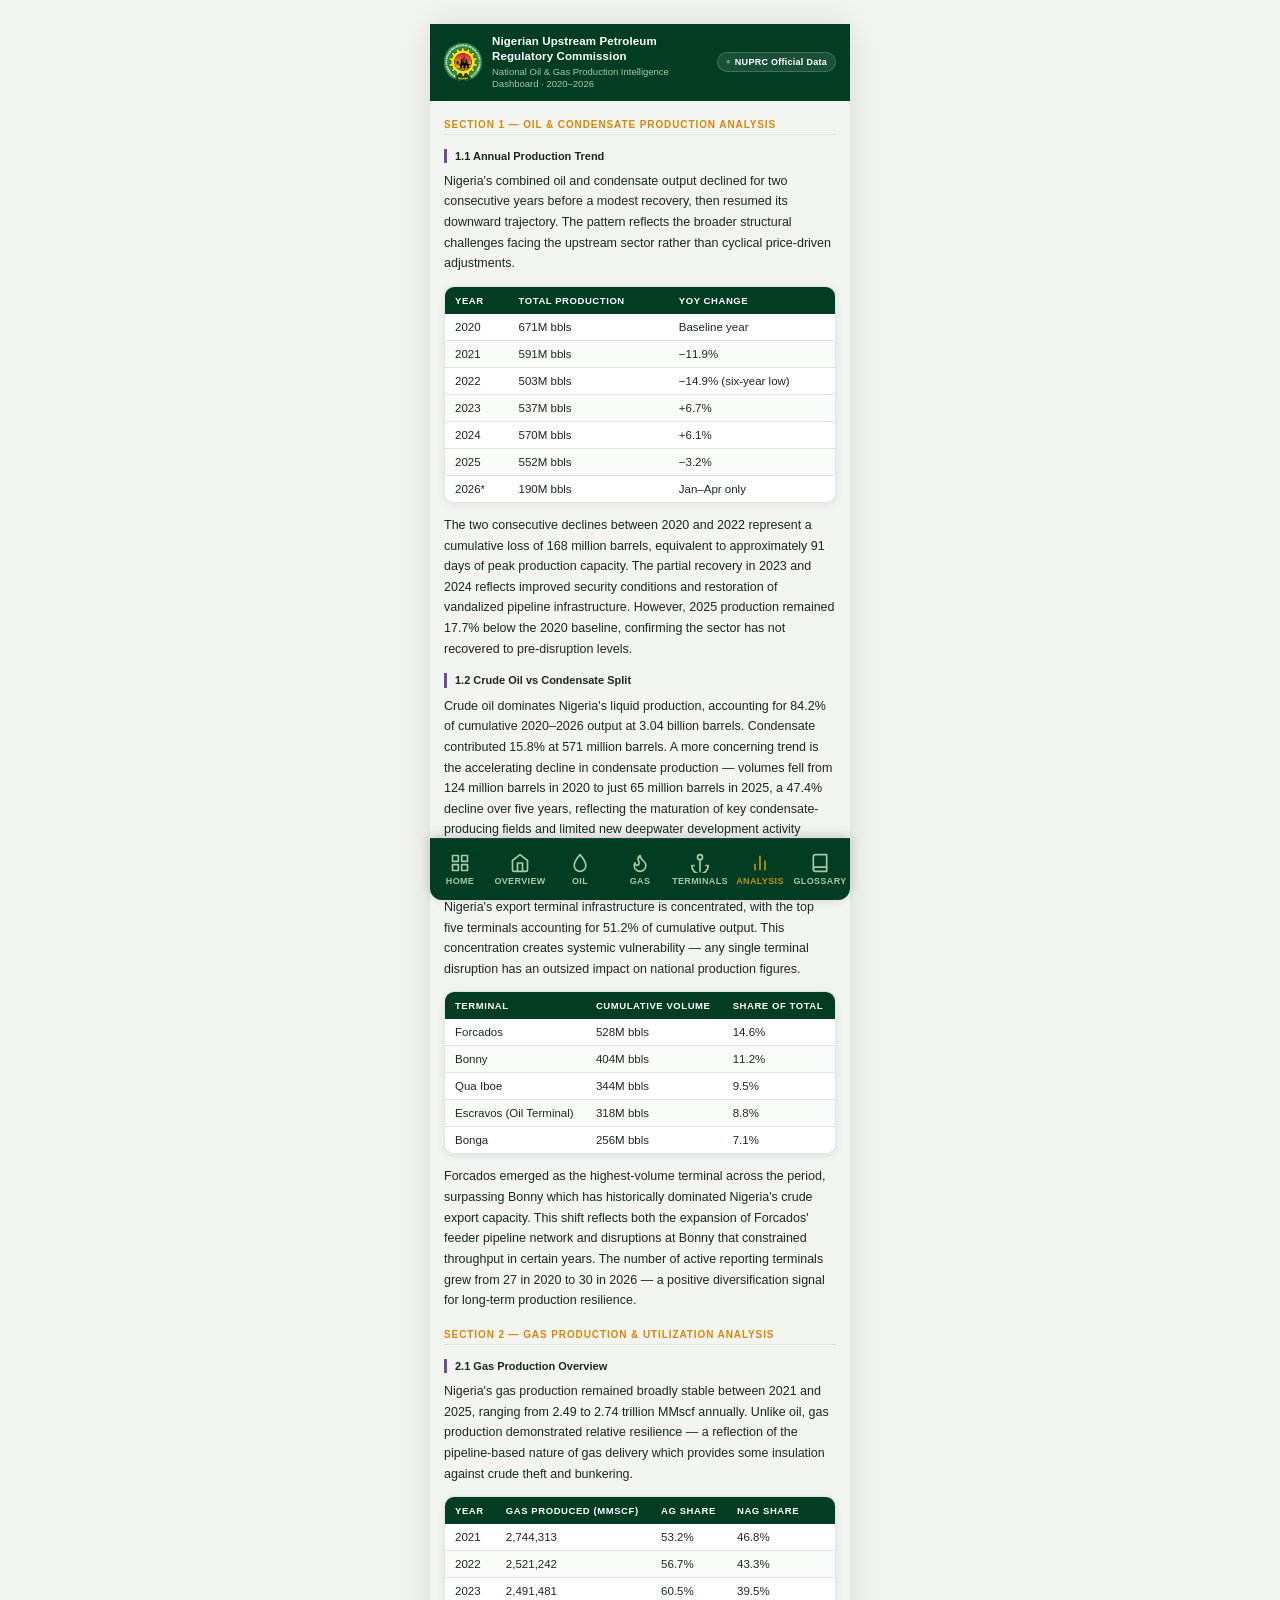
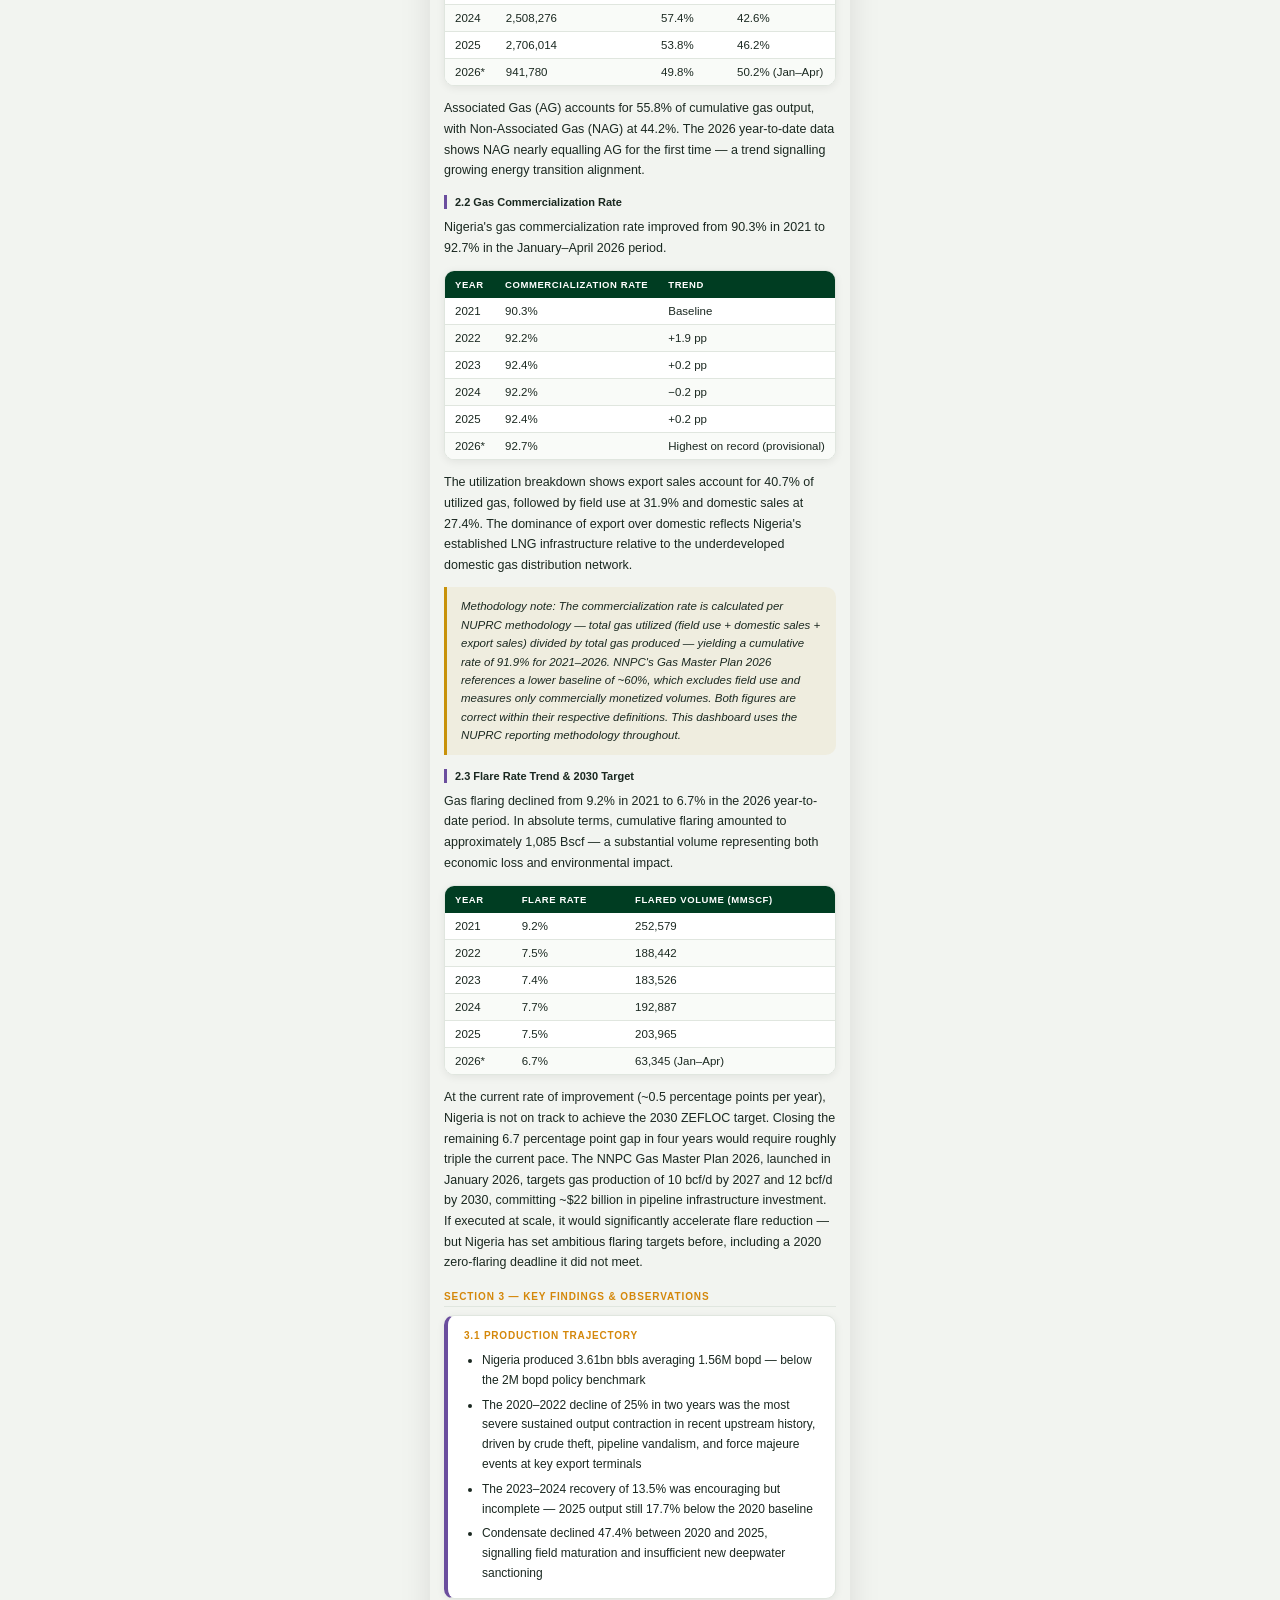
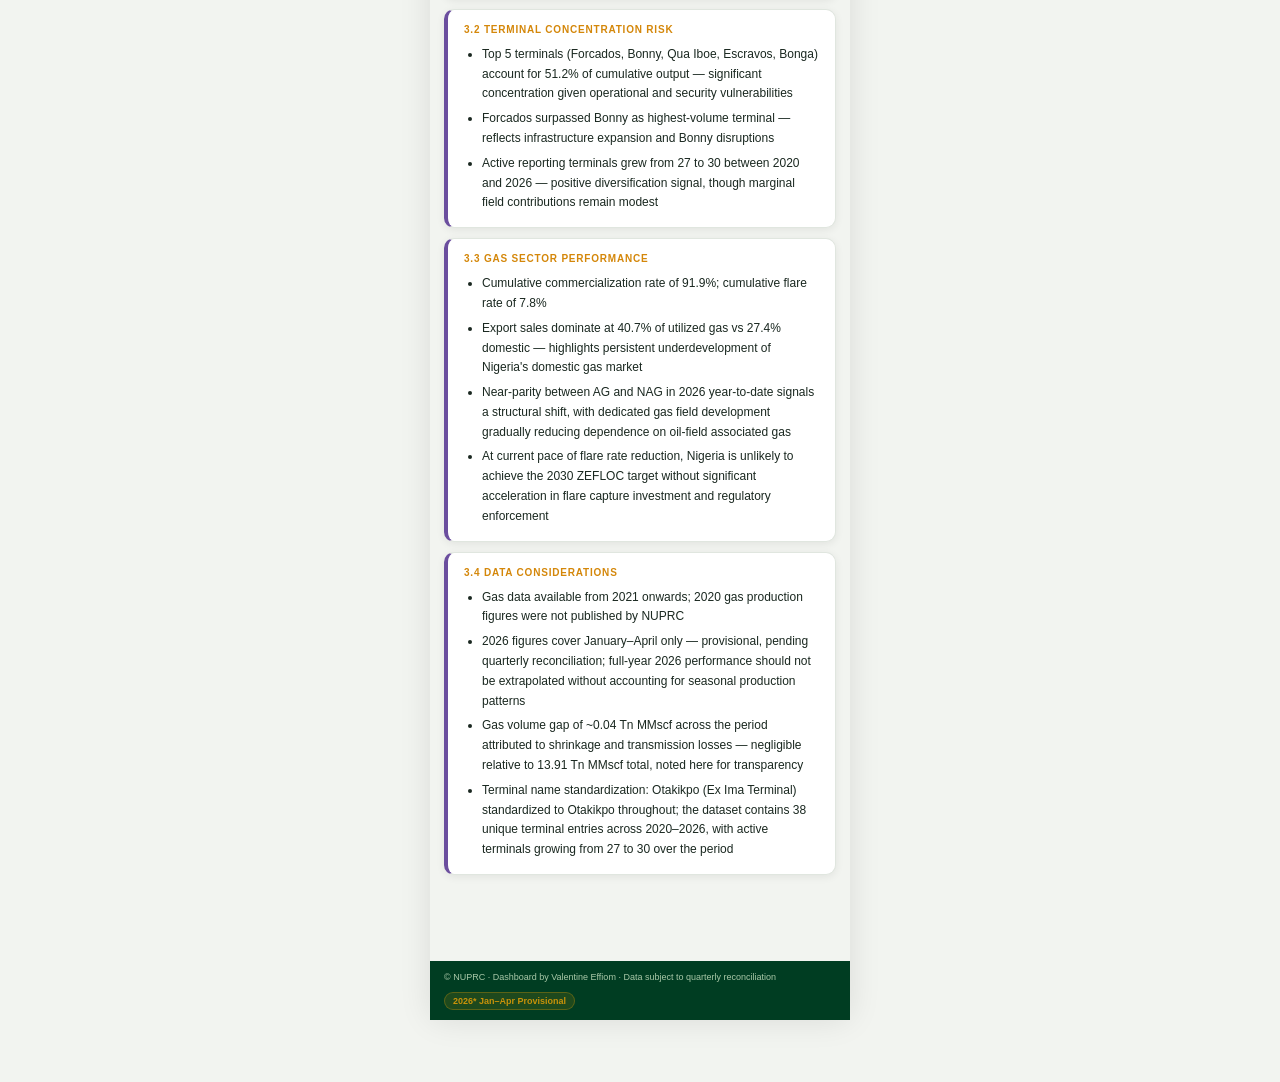
==== analysis.html @ b373c50e "Initial dashboard release" ====
<!DOCTYPE html>
<html lang="en">
<head>
  <meta charset="UTF-8">
  <meta name="viewport" content="width=device-width, initial-scale=1.0, maximum-scale=1.0">
  <title>NUPRC Dashboard — Analysis</title>
  <link rel="stylesheet" href="styles.css">
</head>
<body class="page-analysis">
<div class="wrapper">

  <!-- Header -->
  <header class="site-header">
    <div class="header-logo">
      <img src="NUPRC logo.webp" class="header-logo-img" style="height:38px;width:38px;object-fit:contain;border-radius:50%;">
    </div>
    <div class="header-text">
      <div class="header-title">Nigerian Upstream Petroleum Regulatory Commission</div>
      <div class="header-subtitle">National Oil &amp; Gas Production Intelligence Dashboard · 2020–2026</div>
    </div>
    <div class="header-badge">
      <span class="badge-dot">●</span> NUPRC Official Data
    </div>
  </header>

  <main class="page-content">

    <!-- ── Section 1: Oil & Condensate ───────────────────────────── -->
    <div class="section-label">Section 1 — Oil &amp; Condensate Production Analysis</div>

    <div class="section-sub-label">1.1 Annual Production Trend</div>
    <p class="analysis-text">Nigeria's combined oil and condensate output declined for two consecutive years before a modest recovery, then resumed its downward trajectory. The pattern reflects the broader structural challenges facing the upstream sector rather than cyclical price-driven adjustments.</p>

    <div class="analysis-table-wrap">
      <table class="analysis-table">
        <thead>
          <tr>
            <th>Year</th>
            <th>Total Production</th>
            <th>YoY Change</th>
          </tr>
        </thead>
        <tbody>
          <tr><td>2020</td><td>671M bbls</td><td>Baseline year</td></tr>
          <tr><td>2021</td><td>591M bbls</td><td>&#8722;11.9%</td></tr>
          <tr><td>2022</td><td>503M bbls</td><td>&#8722;14.9% (six-year low)</td></tr>
          <tr><td>2023</td><td>537M bbls</td><td>+6.7%</td></tr>
          <tr><td>2024</td><td>570M bbls</td><td>+6.1%</td></tr>
          <tr><td>2025</td><td>552M bbls</td><td>&#8722;3.2%</td></tr>
          <tr><td>2026*</td><td>190M bbls</td><td>Jan–Apr only</td></tr>
        </tbody>
      </table>
    </div>

    <p class="analysis-text">The two consecutive declines between 2020 and 2022 represent a cumulative loss of 168 million barrels, equivalent to approximately 91 days of peak production capacity. The partial recovery in 2023 and 2024 reflects improved security conditions and restoration of vandalized pipeline infrastructure. However, 2025 production remained 17.7% below the 2020 baseline, confirming the sector has not recovered to pre-disruption levels.</p>

    <div class="section-sub-label">1.2 Crude Oil vs Condensate Split</div>
    <p class="analysis-text">Crude oil dominates Nigeria's liquid production, accounting for 84.2% of cumulative 2020–2026 output at 3.04 billion barrels. Condensate contributed 15.8% at 571 million barrels. A more concerning trend is the accelerating decline in condensate production — volumes fell from 124 million barrels in 2020 to just 65 million barrels in 2025, a 47.4% decline over five years, reflecting the maturation of key condensate-producing fields and limited new deepwater development activity during the period.</p>

    <div class="section-sub-label">1.3 Terminal Performance</div>
    <p class="analysis-text">Nigeria's export terminal infrastructure is concentrated, with the top five terminals accounting for 51.2% of cumulative output. This concentration creates systemic vulnerability — any single terminal disruption has an outsized impact on national production figures.</p>

    <div class="analysis-table-wrap">
      <table class="analysis-table">
        <thead>
          <tr>
            <th>Terminal</th>
            <th>Cumulative Volume</th>
            <th>Share of Total</th>
          </tr>
        </thead>
        <tbody>
          <tr><td>Forcados</td><td>528M bbls</td><td>14.6%</td></tr>
          <tr><td>Bonny</td><td>404M bbls</td><td>11.2%</td></tr>
          <tr><td>Qua Iboe</td><td>344M bbls</td><td>9.5%</td></tr>
          <tr><td>Escravos (Oil Terminal)</td><td>318M bbls</td><td>8.8%</td></tr>
          <tr><td>Bonga</td><td>256M bbls</td><td>7.1%</td></tr>
        </tbody>
      </table>
    </div>

    <p class="analysis-text">Forcados emerged as the highest-volume terminal across the period, surpassing Bonny which has historically dominated Nigeria's crude export capacity. This shift reflects both the expansion of Forcados' feeder pipeline network and disruptions at Bonny that constrained throughput in certain years. The number of active reporting terminals grew from 27 in 2020 to 30 in 2026 — a positive diversification signal for long-term production resilience.</p>

    <!-- ── Section 2: Gas ──────────────────────────────────────────── -->
    <div class="section-label">Section 2 — Gas Production &amp; Utilization Analysis</div>

    <div class="section-sub-label">2.1 Gas Production Overview</div>
    <p class="analysis-text">Nigeria's gas production remained broadly stable between 2021 and 2025, ranging from 2.49 to 2.74 trillion MMscf annually. Unlike oil, gas production demonstrated relative resilience — a reflection of the pipeline-based nature of gas delivery which provides some insulation against crude theft and bunkering.</p>

    <div class="analysis-table-wrap">
      <table class="analysis-table">
        <thead>
          <tr>
            <th>Year</th>
            <th>Gas Produced (MMscf)</th>
            <th>AG Share</th>
            <th>NAG Share</th>
          </tr>
        </thead>
        <tbody>
          <tr><td>2021</td><td>2,744,313</td><td>53.2%</td><td>46.8%</td></tr>
          <tr><td>2022</td><td>2,521,242</td><td>56.7%</td><td>43.3%</td></tr>
          <tr><td>2023</td><td>2,491,481</td><td>60.5%</td><td>39.5%</td></tr>
          <tr><td>2024</td><td>2,508,276</td><td>57.4%</td><td>42.6%</td></tr>
          <tr><td>2025</td><td>2,706,014</td><td>53.8%</td><td>46.2%</td></tr>
          <tr><td>2026*</td><td>941,780</td><td>49.8%</td><td>50.2% (Jan–Apr)</td></tr>
        </tbody>
      </table>
    </div>

    <p class="analysis-text">Associated Gas (AG) accounts for 55.8% of cumulative gas output, with Non-Associated Gas (NAG) at 44.2%. The 2026 year-to-date data shows NAG nearly equalling AG for the first time — a trend signalling growing energy transition alignment.</p>

    <div class="section-sub-label">2.2 Gas Commercialization Rate</div>
    <p class="analysis-text">Nigeria's gas commercialization rate improved from 90.3% in 2021 to 92.7% in the January–April 2026 period.</p>

    <div class="analysis-table-wrap">
      <table class="analysis-table">
        <thead>
          <tr>
            <th>Year</th>
            <th>Commercialization Rate</th>
            <th>Trend</th>
          </tr>
        </thead>
        <tbody>
          <tr><td>2021</td><td>90.3%</td><td>Baseline</td></tr>
          <tr><td>2022</td><td>92.2%</td><td>+1.9 pp</td></tr>
          <tr><td>2023</td><td>92.4%</td><td>+0.2 pp</td></tr>
          <tr><td>2024</td><td>92.2%</td><td>&#8722;0.2 pp</td></tr>
          <tr><td>2025</td><td>92.4%</td><td>+0.2 pp</td></tr>
          <tr><td>2026*</td><td>92.7%</td><td>Highest on record (provisional)</td></tr>
        </tbody>
      </table>
    </div>

    <p class="analysis-text">The utilization breakdown shows export sales account for 40.7% of utilized gas, followed by field use at 31.9% and domestic sales at 27.4%. The dominance of export over domestic reflects Nigeria's established LNG infrastructure relative to the underdeveloped domestic gas distribution network.</p>

    <div class="analysis-note">Methodology note: The commercialization rate is calculated per NUPRC methodology — total gas utilized (field use + domestic sales + export sales) divided by total gas produced — yielding a cumulative rate of 91.9% for 2021–2026. NNPC's Gas Master Plan 2026 references a lower baseline of ~60%, which excludes field use and measures only commercially monetized volumes. Both figures are correct within their respective definitions. This dashboard uses the NUPRC reporting methodology throughout.</div>

    <div class="section-sub-label">2.3 Flare Rate Trend &amp; 2030 Target</div>
    <p class="analysis-text">Gas flaring declined from 9.2% in 2021 to 6.7% in the 2026 year-to-date period. In absolute terms, cumulative flaring amounted to approximately 1,085 Bscf — a substantial volume representing both economic loss and environmental impact.</p>

    <div class="analysis-table-wrap">
      <table class="analysis-table">
        <thead>
          <tr>
            <th>Year</th>
            <th>Flare Rate</th>
            <th>Flared Volume (MMscf)</th>
          </tr>
        </thead>
        <tbody>
          <tr><td>2021</td><td>9.2%</td><td>252,579</td></tr>
          <tr><td>2022</td><td>7.5%</td><td>188,442</td></tr>
          <tr><td>2023</td><td>7.4%</td><td>183,526</td></tr>
          <tr><td>2024</td><td>7.7%</td><td>192,887</td></tr>
          <tr><td>2025</td><td>7.5%</td><td>203,965</td></tr>
          <tr><td>2026*</td><td>6.7%</td><td>63,345 (Jan–Apr)</td></tr>
        </tbody>
      </table>
    </div>

    <p class="analysis-text">At the current rate of improvement (~0.5 percentage points per year), Nigeria is not on track to achieve the 2030 ZEFLOC target. Closing the remaining 6.7 percentage point gap in four years would require roughly triple the current pace. The NNPC Gas Master Plan 2026, launched in January 2026, targets gas production of 10 bcf/d by 2027 and 12 bcf/d by 2030, committing ~$22 billion in pipeline infrastructure investment. If executed at scale, it would significantly accelerate flare reduction — but Nigeria has set ambitious flaring targets before, including a 2020 zero-flaring deadline it did not meet.</p>

    <!-- ── Section 3: Key Findings ─────────────────────────────────── -->
    <div class="section-label">Section 3 — Key Findings &amp; Observations</div>

    <div class="findings-card">
      <div class="findings-card-title">3.1 Production Trajectory</div>
      <ul>
        <li>Nigeria produced 3.61bn bbls averaging 1.56M bopd — below the 2M bopd policy benchmark</li>
        <li>The 2020–2022 decline of 25% in two years was the most severe sustained output contraction in recent upstream history, driven by crude theft, pipeline vandalism, and force majeure events at key export terminals</li>
        <li>The 2023–2024 recovery of 13.5% was encouraging but incomplete — 2025 output still 17.7% below the 2020 baseline</li>
        <li>Condensate declined 47.4% between 2020 and 2025, signalling field maturation and insufficient new deepwater sanctioning</li>
      </ul>
    </div>

    <div class="findings-card">
      <div class="findings-card-title">3.2 Terminal Concentration Risk</div>
      <ul>
        <li>Top 5 terminals (Forcados, Bonny, Qua Iboe, Escravos, Bonga) account for 51.2% of cumulative output — significant concentration given operational and security vulnerabilities</li>
        <li>Forcados surpassed Bonny as highest-volume terminal — reflects infrastructure expansion and Bonny disruptions</li>
        <li>Active reporting terminals grew from 27 to 30 between 2020 and 2026 — positive diversification signal, though marginal field contributions remain modest</li>
      </ul>
    </div>

    <div class="findings-card">
      <div class="findings-card-title">3.3 Gas Sector Performance</div>
      <ul>
        <li>Cumulative commercialization rate of 91.9%; cumulative flare rate of 7.8%</li>
        <li>Export sales dominate at 40.7% of utilized gas vs 27.4% domestic — highlights persistent underdevelopment of Nigeria's domestic gas market</li>
        <li>Near-parity between AG and NAG in 2026 year-to-date signals a structural shift, with dedicated gas field development gradually reducing dependence on oil-field associated gas</li>
        <li>At current pace of flare rate reduction, Nigeria is unlikely to achieve the 2030 ZEFLOC target without significant acceleration in flare capture investment and regulatory enforcement</li>
      </ul>
    </div>

    <div class="findings-card">
      <div class="findings-card-title">3.4 Data Considerations</div>
      <ul>
        <li>Gas data available from 2021 onwards; 2020 gas production figures were not published by NUPRC</li>
        <li>2026 figures cover January–April only — provisional, pending quarterly reconciliation; full-year 2026 performance should not be extrapolated without accounting for seasonal production patterns</li>
        <li>Gas volume gap of ~0.04 Tn MMscf across the period attributed to shrinkage and transmission losses — negligible relative to 13.91 Tn MMscf total, noted here for transparency</li>
        <li>Terminal name standardization: Otakikpo (Ex Ima Terminal) standardized to Otakikpo throughout; the dataset contains 38 unique terminal entries across 2020–2026, with active terminals growing from 27 to 30 over the period</li>
      </ul>
    </div>

  </main>

  <!-- Footer -->
  <footer class="site-footer">
    <span class="footer-text">© NUPRC · Dashboard by Valentine Effiom · Data subject to quarterly reconciliation</span>
    <span class="footer-badge">2026* Jan–Apr Provisional</span>
  </footer>

  <!-- Bottom Nav -->
  <nav class="bottom-nav">
    <a href="index.html" class="nav-item">
      <svg width="20" height="20" viewBox="0 0 24 24" fill="none" stroke="currentColor" stroke-width="2" stroke-linecap="round" stroke-linejoin="round"><rect x="3" y="3" width="7" height="7"/><rect x="14" y="3" width="7" height="7"/><rect x="3" y="14" width="7" height="7"/><rect x="14" y="14" width="7" height="7"/></svg>
      Home
    </a>
    <a href="overview.html" class="nav-item">
      <svg width="20" height="20" viewBox="0 0 24 24" fill="none" stroke="currentColor" stroke-width="2" stroke-linecap="round" stroke-linejoin="round"><path d="M3 9l9-7 9 7v11a2 2 0 01-2 2H5a2 2 0 01-2-2z"/><polyline points="9,22 9,12 15,12 15,22"/></svg>
      Overview
    </a>
    <a href="crude.html" class="nav-item">
      <svg width="20" height="20" viewBox="0 0 24 24" fill="none" stroke="currentColor" stroke-width="2" stroke-linecap="round" stroke-linejoin="round"><path d="M12 2C12 2 5 10 5 15a7 7 0 0014 0C19 10 12 2 12 2z"/></svg>
      Oil
    </a>
    <a href="gas.html" class="nav-item">
      <svg width="20" height="20" viewBox="0 0 24 24" fill="none" stroke="currentColor" stroke-width="2" stroke-linecap="round" stroke-linejoin="round"><path d="M8.5 14.5A2.5 2.5 0 0011 12c0-1.38-.5-2-1-3-1.072-2.143-.224-4.054 2-6 .5 2.5 2 4.9 4 6.5 2 1.6 3 3.5 3 5.5a7 7 0 01-14 0c0-1.153.433-2.294 1-3a2.5 2.5 0 002.5 3z"/></svg>
      Gas
    </a>
    <a href="terminals.html" class="nav-item">
      <svg width="20" height="20" viewBox="0 0 24 24" fill="none" stroke="currentColor" stroke-width="2" stroke-linecap="round" stroke-linejoin="round"><circle cx="12" cy="5" r="3"/><line x1="12" y1="8" x2="12" y2="22"/><path d="M5 15H2a10 10 0 0020 0h-3"/></svg>
      Terminals
    </a>
    <a href="analysis.html" class="nav-item active">
      <svg width="20" height="20" viewBox="0 0 24 24" fill="none" stroke="currentColor" stroke-width="2" stroke-linecap="round" stroke-linejoin="round"><line x1="18" y1="20" x2="18" y2="10"/><line x1="12" y1="20" x2="12" y2="4"/><line x1="6" y1="20" x2="6" y2="14"/></svg>
      Analysis
    </a>
    <a href="glossary.html" class="nav-item">
      <svg width="20" height="20" viewBox="0 0 24 24" fill="none" stroke="currentColor" stroke-width="2" stroke-linecap="round" stroke-linejoin="round"><path d="M4 19.5A2.5 2.5 0 016.5 17H20"/><path d="M6.5 2H20v20H6.5A2.5 2.5 0 014 19.5v-15A2.5 2.5 0 016.5 2z"/></svg>
      Glossary
    </a>
  </nav>

</div><!-- .wrapper -->
</body>
</html>
---- styles.css ----
/* =====================================================================
   NUPRC Oil & Gas Production Intelligence Dashboard — Design System
   ===================================================================== */

/* ── Variables ────────────────────────────────────────────────────── */
:root {
  --header:      #003D22;
  --gold:        #C8920A;
  --bg:          #F2F4F0;
  --card:        #FFFFFF;
  --crude:       #2D6A4F;
  --gas:         #1A6B8A;
  --red:         #C0392B;
  --purple:      #6B4E9E;
  --section-lbl: #D4870A;
  --border:      #E0E6DF;
  --label:       #8A9A88;
  --value:       #1A2820;
  --sage:        #A8C8A8;

  --page-accent: var(--gold);   /* overridden per page */

  --header-h:    70px;
  --filter-h:    48px;
  --nav-h:       62px;
  --radius:      10px;
  --shadow:      0 2px 8px rgba(0,0,0,0.07);
  --font:        'Calibri', 'Segoe UI', sans-serif;
}

/* ── Reset ────────────────────────────────────────────────────────── */
*, *::before, *::after { box-sizing: border-box; margin: 0; padding: 0; }
html { font-size: 16px; }
body {
  font-family: var(--font);
  background: var(--bg);
  color: var(--value);
  min-height: 100vh;
  -webkit-font-smoothing: antialiased;
}
a { color: inherit; text-decoration: none; }
button { font-family: var(--font); cursor: pointer; border: none; background: none; }

/* ── Page wrapper (max 420px centered) ───────────────────────────── */
.wrapper {
  max-width: 420px;
  margin: 0 auto;
  min-height: 100vh;
  position: relative;
  box-shadow: 0 0 32px rgba(0,0,0,0.10);
  background: var(--bg);
}

/* ── Header ──────────────────────────────────────────────────────── */
.site-header {
  position: sticky;
  top: 0;
  z-index: 100;
  background: var(--header);
  min-height: var(--header-h);
  padding: 10px 14px;
  display: flex;
  align-items: center;
  gap: 10px;
}
.header-logo svg { flex-shrink: 0; display: block; }
.header-text { flex: 1; min-width: 0; }
.header-title {
  font-size: 11.5px;
  font-weight: 700;
  color: #fff;
  line-height: 1.3;
  letter-spacing: 0.01em;
}
.header-subtitle {
  font-size: 9.5px;
  color: var(--sage);
  margin-top: 2px;
  line-height: 1.3;
}
.header-badge {
  flex-shrink: 0;
  display: flex;
  align-items: center;
  gap: 4px;
  background: rgba(255,255,255,0.10);
  border: 1px solid rgba(255,255,255,0.18);
  border-radius: 20px;
  padding: 4px 8px;
  font-size: 9px;
  font-weight: 600;
  color: #fff;
  white-space: nowrap;
  letter-spacing: 0.03em;
}
.badge-dot {
  color: #4CAF50;
  font-size: 8px;
  line-height: 1;
}

/* ── Year Filter Bar ─────────────────────────────────────────────── */
.filter-bar {
  position: sticky;
  top: var(--header-h);
  z-index: 90;
  background: #fff;
  border-bottom: 1px solid var(--border);
  height: var(--filter-h);
  display: flex;
  align-items: center;
  padding: 0 16px;
  gap: 10px;
  box-shadow: 0 2px 6px rgba(0,0,0,0.05);
}
.filter-label {
  font-size: 11px;
  font-weight: 700;
  text-transform: uppercase;
  letter-spacing: 0.06em;
  color: var(--label);
  white-space: nowrap;
}
.year-select {
  flex: 1;
  height: 32px;
  border: 1px solid var(--border);
  border-radius: 6px;
  padding: 0 8px;
  font-family: var(--font);
  font-size: 13px;
  font-weight: 600;
  color: var(--value);
  background: var(--bg);
  appearance: none;
  -webkit-appearance: none;
  background-image: url("data:image/svg+xml,%3Csvg xmlns='http://www.w3.org/2000/svg' width='12' height='12' viewBox='0 0 24 24' fill='none' stroke='%238A9A88' stroke-width='2.5'%3E%3Cpolyline points='6 9 12 15 18 9'/%3E%3C/svg%3E");
  background-repeat: no-repeat;
  background-position: right 10px center;
  background-size: 14px;
  padding-right: 28px;
  cursor: pointer;
  transition: border-color 0.15s;
}
.year-select:focus {
  outline: none;
  border-color: var(--page-accent);
}
.filter-terminal {
  flex: 1.4;
}

/* ── Main Content ────────────────────────────────────────────────── */
.page-content {
  padding: 14px 14px calc(var(--nav-h) + 14px);
}

/* ── Section Labels ──────────────────────────────────────────────── */
.section-label {
  font-size: 10px;
  font-weight: 700;
  letter-spacing: 0.09em;
  text-transform: uppercase;
  color: var(--section-lbl);
  margin: 18px 0 8px;
  padding-bottom: 4px;
  border-bottom: 1px solid var(--border);
}
.section-label:first-child { margin-top: 4px; }

/* ── KPI Grid ────────────────────────────────────────────────────── */
.kpi-grid {
  display: grid;
  grid-template-columns: 1fr 1fr;
  gap: 10px;
}
.kpi-grid-3 {
  display: grid;
  grid-template-columns: 1fr 1fr 1fr;
  gap: 10px;
}

/* ── KPI Card ────────────────────────────────────────────────────── */
.kpi-card {
  background: var(--card);
  border: 1px solid var(--border);
  border-radius: var(--radius);
  padding: 12px 12px 10px;
  position: relative;
  overflow: hidden;
  box-shadow: var(--shadow);
  transition: box-shadow 0.2s;
  min-width: 0;
}
.kpi-card::before {
  content: '';
  position: absolute;
  top: 0; left: 0; right: 0;
  height: 3px;
  background: var(--page-accent);
  border-radius: var(--radius) var(--radius) 0 0;
}
.kpi-label {
  font-size: 9.5px;
  font-weight: 700;
  text-transform: uppercase;
  letter-spacing: 0.07em;
  color: var(--label);
  margin-bottom: 4px;
  line-height: 1.3;
}
.kpi-value {
  font-size: 22px;
  font-weight: 700;
  color: var(--value);
  line-height: 1.1;
  letter-spacing: -0.02em;
  word-break: break-all;
}
.kpi-value.small { font-size: 16px; }
.kpi-value.pos { color: var(--crude); }
.kpi-value.neg { color: var(--red); }
.kpi-badge {
  display: inline-block;
  margin-top: 8px;
  font-size: 8.5px;
  font-weight: 600;
  text-transform: uppercase;
  letter-spacing: 0.05em;
  padding: 2px 7px;
  border-radius: 10px;
  background: rgba(200,146,10,0.12);
  color: var(--page-accent);
  max-width: 100%;
  overflow: hidden;
  text-overflow: ellipsis;
  white-space: nowrap;
}

/* Page-specific KPI badge tints */
.page-crude  .kpi-badge { background: rgba(45,106,79,0.12);  color: var(--crude); }
.page-gas    .kpi-badge { background: rgba(26,107,138,0.12); color: var(--gas); }
.page-terminals .kpi-badge { background: rgba(200,146,10,0.12); color: var(--gold); }
.page-glossary  .kpi-badge { background: rgba(0,61,34,0.10);   color: var(--header); }

/* Page accent overrides */
.page-crude     { --page-accent: var(--crude); }
.page-gas       { --page-accent: var(--gas); }
.page-terminals { --page-accent: var(--gold); }
.page-glossary  { --page-accent: var(--header); }

/* ── Progress Bars ───────────────────────────────────────────────── */
.progress-wrap {
  height: 4px;
  background: var(--border);
  border-radius: 2px;
  margin-top: 8px;
  overflow: hidden;
}
.progress-fill {
  height: 100%;
  border-radius: 2px;
  transition: width 0.3s ease;
}
.progress-fill.green { background: var(--crude); }
.progress-fill.red   { background: var(--red); }

/* ── Snapshot Card ───────────────────────────────────────────────── */
.snapshot-card {
  background: var(--card);
  border: 1px solid var(--border);
  border-left: 4px solid var(--page-accent);
  border-radius: var(--radius);
  padding: 12px 14px;
  font-size: 13px;
  line-height: 1.55;
  color: var(--value);
  box-shadow: var(--shadow);
  margin-top: 2px;
  transition: border-color 0.2s;
}

/* ── Insight Cards (horizontal scroll) ───────────────────────────── */
.insights-scroll {
  display: flex;
  gap: 10px;
  overflow-x: auto;
  -webkit-overflow-scrolling: touch;
  padding-bottom: 6px;
  scrollbar-width: none;
}
.insights-scroll::-webkit-scrollbar { display: none; }
.insight-card {
  flex: 0 0 278px;
  background: var(--card);
  border: 1px solid var(--border);
  border-left: 4px solid var(--red);
  border-radius: var(--radius);
  padding: 12px 14px;
  box-shadow: var(--shadow);
}
.insight-emoji { font-size: 20px; margin-bottom: 6px; }
.insight-headline {
  font-size: 13px;
  font-weight: 700;
  color: var(--value);
  margin-bottom: 4px;
  line-height: 1.3;
}
.insight-body {
  font-size: 11.5px;
  color: var(--label);
  line-height: 1.5;
}

/* ── Chart Cards ─────────────────────────────────────────────────── */
.chart-card {
  background: var(--card);
  border: 1px solid var(--border);
  border-radius: var(--radius);
  padding: 12px 12px 14px;
  box-shadow: var(--shadow);
}
.chart-title {
  font-size: 11px;
  font-weight: 700;
  text-transform: uppercase;
  letter-spacing: 0.06em;
  color: var(--label);
  margin-bottom: 10px;
}
.chart-wrap {
  position: relative;
  height: 220px;
}

/* ── Sections spacing ────────────────────────────────────────────── */
.section-block { display: flex; flex-direction: column; gap: 10px; }

/* ── Terminal Table ──────────────────────────────────────────────── */
.table-wrap {
  overflow-x: auto;
  -webkit-overflow-scrolling: touch;
  border-radius: var(--radius);
  border: 1px solid var(--border);
  box-shadow: var(--shadow);
}
.term-table {
  border-collapse: collapse;
  min-width: 580px;
  width: 100%;
  font-size: 11.5px;
  background: var(--card);
}
.term-table th,
.term-table td {
  padding: 8px 10px;
  border-bottom: 1px solid var(--border);
  white-space: nowrap;
  text-align: right;
}
.term-table th:first-child,
.term-table td:first-child {
  text-align: left;
  position: sticky;
  left: 0;
  z-index: 2;
  box-shadow: 2px 0 5px rgba(0,0,0,0.06);
}
.term-table thead th {
  background: var(--bg);
  font-size: 10px;
  font-weight: 700;
  text-transform: uppercase;
  letter-spacing: 0.06em;
  color: var(--label);
  border-bottom: 2px solid var(--border);
}
.term-table thead th:first-child {
  background: var(--bg);
  min-width: 150px;
}
.term-table tbody tr:nth-child(odd) td { background: var(--card); }
.term-table tbody tr:nth-child(even) td { background: #F9FBF8; }
.term-table tbody tr:nth-child(odd) td:first-child { background: var(--card); }
.term-table tbody tr:nth-child(even) td:first-child { background: #F9FBF8; }
.term-table tbody tr:last-child td { border-bottom: none; }
.cell-pos { color: var(--crude); font-weight: 600; }
.cell-neg { color: var(--red); font-weight: 600; }
.cell-base { color: var(--value); }
.cell-na { color: var(--label); }

/* ── Glossary ────────────────────────────────────────────────────── */
.gloss-grid {
  display: grid;
  grid-template-columns: 1fr 1fr;
  gap: 10px;
}
.gloss-box {
  background: var(--card);
  border: 1px solid var(--border);
  border-top: 3px solid var(--crude);
  border-radius: var(--radius);
  padding: 12px;
  box-shadow: var(--shadow);
}
.gloss-box-title {
  font-size: 10px;
  font-weight: 700;
  text-transform: uppercase;
  letter-spacing: 0.07em;
  margin-bottom: 10px;
}
.gloss-item {
  display: flex;
  align-items: flex-start;
  gap: 7px;
  margin-bottom: 8px;
}
.gloss-item:last-child { margin-bottom: 0; }
.gloss-term {
  flex-shrink: 0;
  font-size: 9px;
  font-weight: 700;
  text-transform: uppercase;
  letter-spacing: 0.04em;
  padding: 2px 6px;
  border-radius: 4px;
  min-width: 36px;
  text-align: center;
  line-height: 1.5;
}
.gloss-def {
  font-size: 10.5px;
  color: var(--label);
  line-height: 1.45;
}

/* Glossary box colour variants */
.gloss-oil  { border-top-color: var(--crude); }
.gloss-gas  { border-top-color: var(--gas); }
.gloss-reg  { border-top-color: var(--gold); }
.gloss-dash { border-top-color: var(--purple); }

.gloss-oil  .gloss-box-title { color: var(--crude); }
.gloss-gas  .gloss-box-title { color: var(--gas); }
.gloss-reg  .gloss-box-title { color: var(--gold); }
.gloss-dash .gloss-box-title { color: var(--purple); }

.gloss-oil  .gloss-term { background: rgba(45,106,79,0.12);   color: var(--crude); }
.gloss-gas  .gloss-term { background: rgba(26,107,138,0.12);  color: var(--gas); }
.gloss-reg  .gloss-term { background: rgba(200,146,10,0.12);  color: var(--gold); }
.gloss-dash .gloss-term { background: rgba(107,78,158,0.12);  color: var(--purple); }

/* ── Analyst Contact Card ────────────────────────────────────────── */
.contact-card {
  background: var(--header);
  border-radius: var(--radius);
  padding: 20px 16px;
  display: flex;
  flex-direction: column;
  align-items: center;
  text-align: center;
  gap: 10px;
  box-shadow: var(--shadow);
}
.contact-avatar {
  width: 52px;
  height: 52px;
  border-radius: 50%;
  background: var(--gold);
  display: flex;
  align-items: center;
  justify-content: center;
  font-size: 18px;
  font-weight: 700;
  color: #fff;
  letter-spacing: 0.05em;
  border: 2px solid rgba(255,255,255,0.2);
}
.contact-name {
  font-size: 17px;
  font-weight: 700;
  color: #fff;
  line-height: 1.2;
}
.contact-title {
  font-size: 11px;
  color: var(--sage);
  margin-top: -6px;
  letter-spacing: 0.04em;
}
.contact-links {
  display: flex;
  gap: 8px;
  flex-wrap: wrap;
  justify-content: center;
}
.contact-btn {
  display: inline-flex;
  align-items: center;
  gap: 5px;
  padding: 7px 14px;
  border-radius: 20px;
  font-size: 11px;
  font-weight: 600;
  letter-spacing: 0.03em;
  transition: opacity 0.15s;
}
.contact-btn:active { opacity: 0.8; }
.btn-email {
  background: var(--gold);
  color: #fff;
}
.btn-linkedin {
  background: rgba(255,255,255,0.12);
  border: 1px solid rgba(255,255,255,0.25);
  color: #fff;
}

/* ── Data Note ───────────────────────────────────────────────────── */
.data-note {
  background: var(--card);
  border: 1px solid var(--border);
  border-radius: var(--radius);
  padding: 12px 14px;
  font-size: 10.5px;
  color: var(--label);
  line-height: 1.6;
  box-shadow: var(--shadow);
}

/* ── Footer ──────────────────────────────────────────────────────── */
.site-footer {
  background: var(--header);
  padding: 10px 14px;
  display: flex;
  align-items: center;
  justify-content: space-between;
  gap: 8px;
  flex-wrap: wrap;
  margin-bottom: var(--nav-h);
}
.footer-text {
  font-size: 9px;
  color: var(--sage);
  line-height: 1.4;
}
.footer-badge {
  font-size: 9px;
  font-weight: 700;
  color: var(--gold);
  background: rgba(200,146,10,0.15);
  border: 1px solid rgba(200,146,10,0.35);
  padding: 3px 8px;
  border-radius: 10px;
  white-space: nowrap;
}

/* ── Bottom Nav ──────────────────────────────────────────────────── */
.bottom-nav {
  position: fixed;
  bottom: 0;
  left: 50%;
  transform: translateX(-50%);
  width: 100%;
  max-width: 420px;
  height: var(--nav-h);
  background: var(--header);
  border-top: 1px solid rgba(255,255,255,0.08);
  display: flex;
  align-items: stretch;
  z-index: 200;
  box-shadow: 0 -2px 12px rgba(0,0,0,0.18);
}
.nav-item {
  flex: 1;
  display: flex;
  flex-direction: column;
  align-items: center;
  justify-content: center;
  gap: 3px;
  color: var(--sage);
  font-size: 9px;
  font-weight: 600;
  letter-spacing: 0.04em;
  text-transform: uppercase;
  padding: 6px 2px;
  transition: color 0.15s;
  -webkit-tap-highlight-color: transparent;
}
.nav-item svg { flex-shrink: 0; }
.nav-item.active { color: var(--gold); }
.nav-item:active { color: var(--gold); }

/* ── Utilities ───────────────────────────────────────────────────── */
.mt-10 { margin-top: 10px; }
.mt-14 { margin-top: 14px; }
.visually-hidden { position: absolute; width: 1px; height: 1px; overflow: hidden; clip: rect(0,0,0,0); }

/* ── Responsive: larger screens ──────────────────────────────────── */
@media (min-width: 421px) {
  .wrapper { border-radius: 12px; margin: 24px auto; min-height: auto; }
  .bottom-nav { border-radius: 0 0 12px 12px; }
}
@media (max-width: 320px) {
  .kpi-value { font-size: 18px; }
  .gloss-grid { grid-template-columns: 1fr; }
}

/* ── Header Logo Image ───────────────────────────────────────────── */
.header-logo-img { flex-shrink: 0; display: block; }

/* ── Table Note ──────────────────────────────────────────────────── */
.table-note {
  font-size: 11px;
  color: #8A9A88;
  margin-bottom: 6px;
}

/* ── Analysis Page ───────────────────────────────────────────────── */
.page-analysis { --page-accent: var(--purple); }
.page-analysis .kpi-badge { background: rgba(107,78,158,0.12); color: var(--purple); }

.section-sub-label {
  font-size: 11px;
  font-weight: 700;
  color: var(--value);
  margin: 14px 0 8px;
  padding-left: 8px;
  border-left: 3px solid var(--page-accent);
  line-height: 1.3;
}

.analysis-text {
  font-size: 12.5px;
  color: var(--value);
  line-height: 1.65;
  margin-bottom: 12px;
}

.analysis-note {
  font-size: 11.5px;
  color: var(--value);
  line-height: 1.6;
  background: rgba(200,146,10,0.07);
  border-left: 3px solid var(--gold);
  padding: 10px 14px;
  border-radius: 0 var(--radius) var(--radius) 0;
  margin-bottom: 12px;
  font-style: italic;
}

.analysis-table-wrap {
  overflow-x: auto;
  -webkit-overflow-scrolling: touch;
  border-radius: var(--radius);
  border: 1px solid var(--border);
  box-shadow: var(--shadow);
  margin-bottom: 12px;
}
.analysis-table {
  width: 100%;
  border-collapse: collapse;
  font-size: 11.5px;
  background: var(--card);
  min-width: 320px;
}
.analysis-table th {
  background: var(--header);
  color: #fff;
  font-size: 9.5px;
  font-weight: 700;
  text-transform: uppercase;
  letter-spacing: 0.06em;
  padding: 8px 10px;
  text-align: left;
  white-space: nowrap;
}
.analysis-table td {
  padding: 7px 10px;
  border-bottom: 1px solid var(--border);
  color: var(--value);
}
.analysis-table tr:last-child td { border-bottom: none; }
.analysis-table tbody tr:nth-child(even) td { background: #F9FBF8; }
.analysis-table tbody tr:nth-child(odd)  td { background: var(--card); }

.findings-card {
  background: var(--card);
  border: 1px solid var(--border);
  border-left: 4px solid var(--page-accent);
  border-radius: var(--radius);
  padding: 14px 16px;
  box-shadow: var(--shadow);
  margin-bottom: 10px;
}
.findings-card-title {
  font-size: 10px;
  font-weight: 700;
  text-transform: uppercase;
  letter-spacing: 0.08em;
  color: var(--section-lbl);
  margin-bottom: 10px;
}
.findings-card ul {
  margin: 0;
  padding-left: 18px;
}
.findings-card li {
  font-size: 12px;
  color: var(--value);
  line-height: 1.65;
  margin-bottom: 5px;
}
.findings-card li:last-child { margin-bottom: 0; }
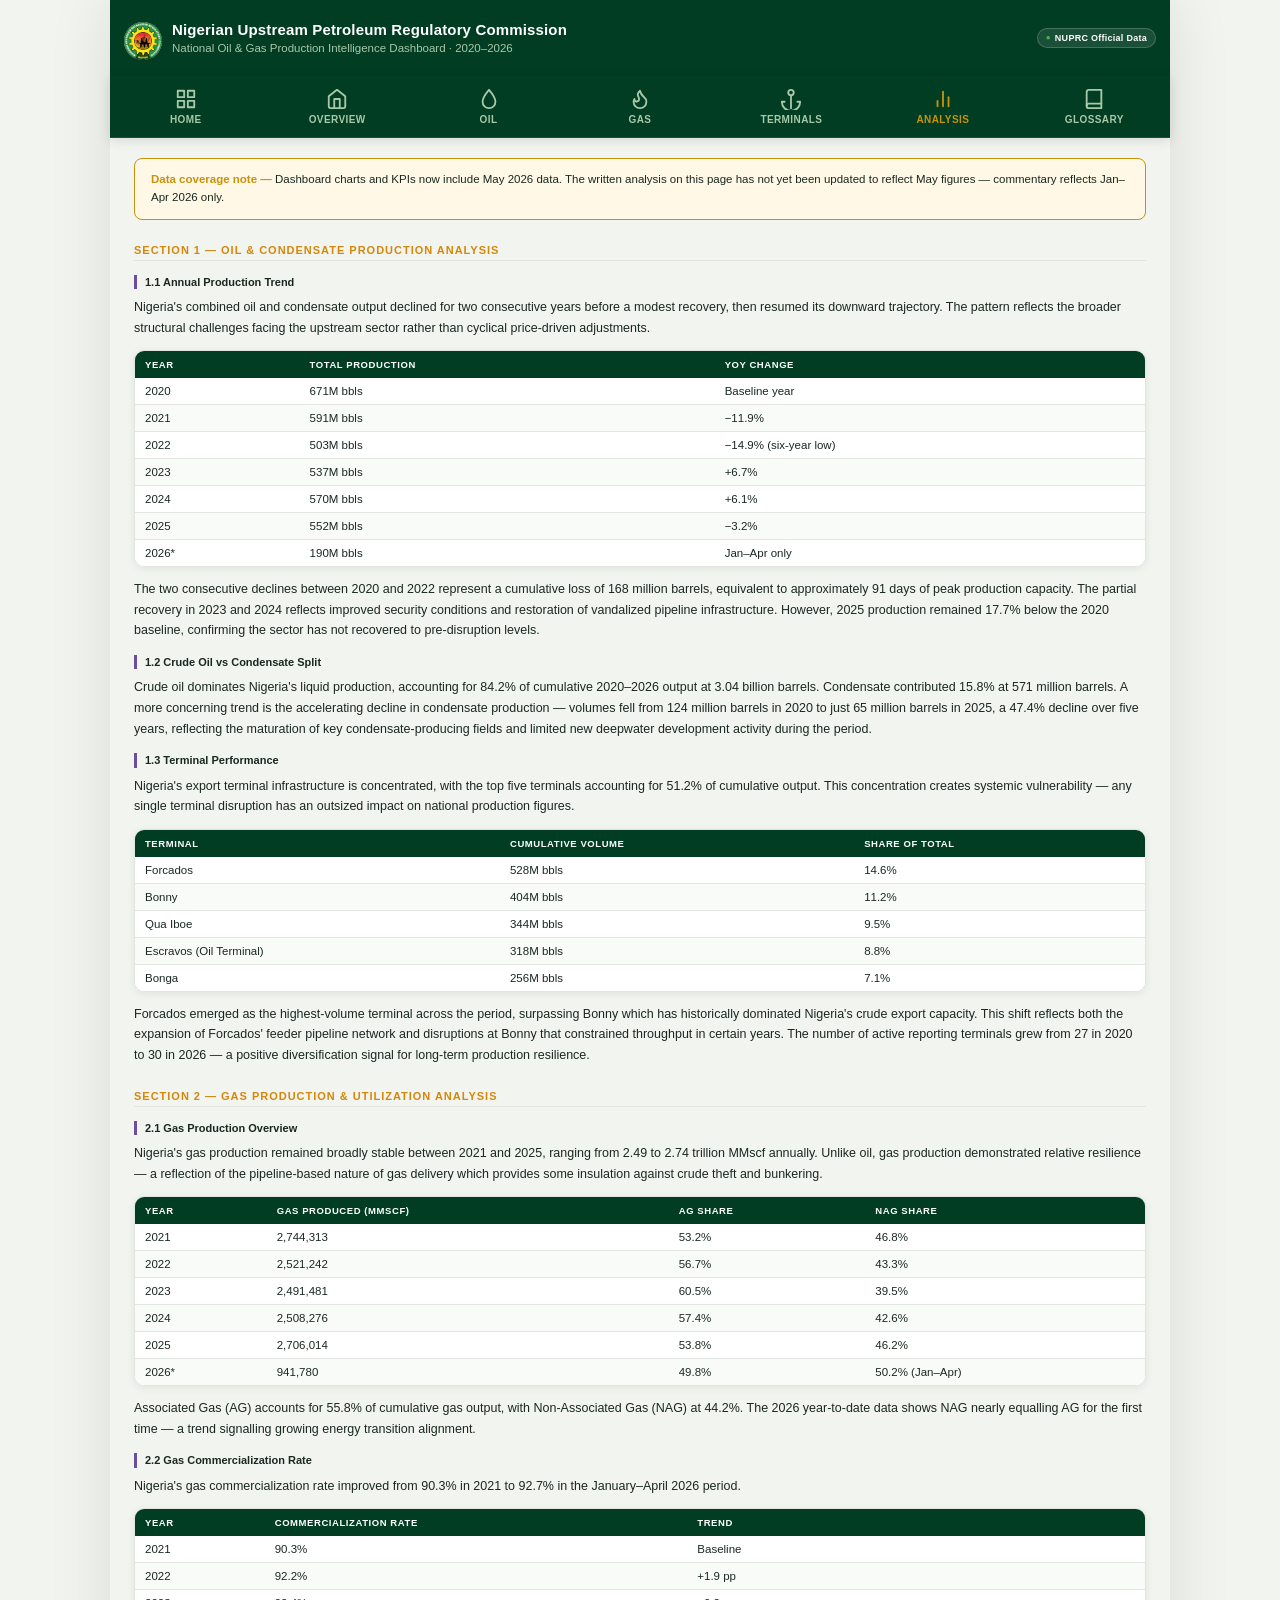
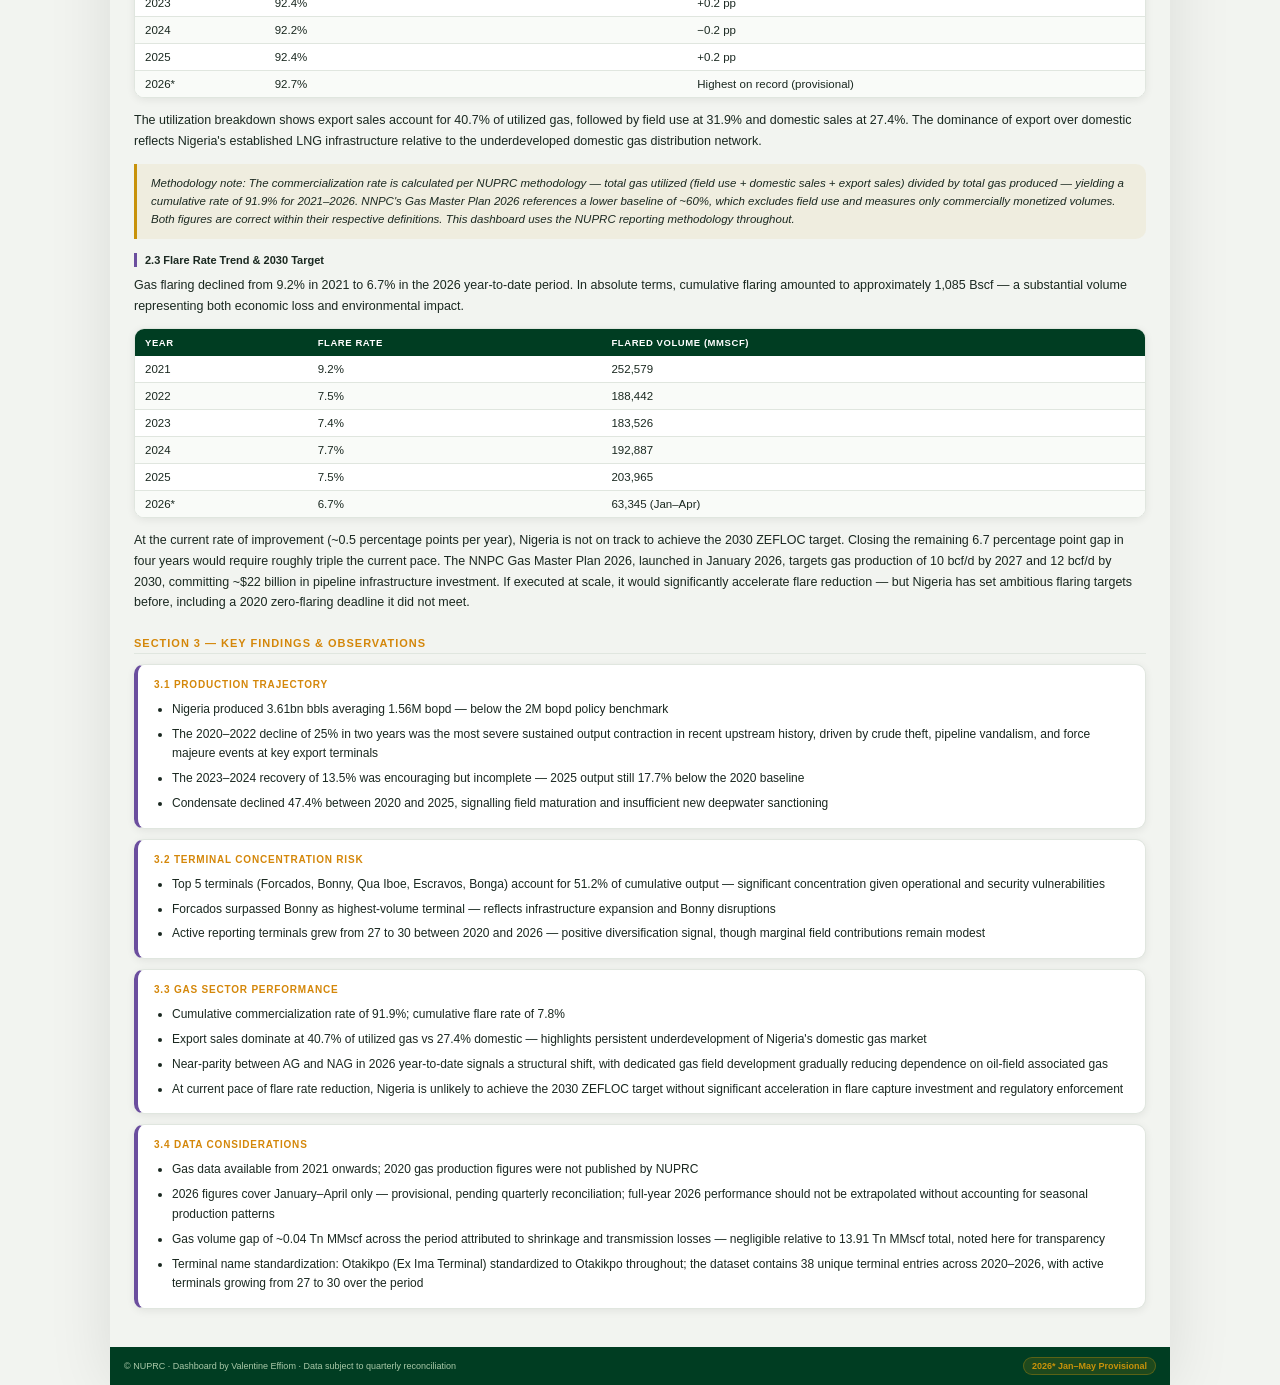
==== commit af1af01a: "data: add May 2026 NUPRC production figures - oil_2026.csv: add May terminal-level volumes (228 rows" ====
--- a/analysis.html
+++ b/analysis.html
@@ -12,7 +12,7 @@
   <!-- Header -->
   <header class="site-header">
     <div class="header-logo">
-      <img src="NUPRC logo.webp" class="header-logo-img" style="height:38px;width:38px;object-fit:contain;border-radius:50%;">
+      <img src="NUPRC-logo.webp" class="header-logo-img" style="height:38px;width:38px;object-fit:contain;border-radius:50%;">
     </div>
     <div class="header-text">
       <div class="header-title">Nigerian Upstream Petroleum Regulatory Commission</div>
@@ -24,6 +24,10 @@
   </header>
 
   <main class="page-content">
+
+    <div style="background:#FFF8E6;border:1.5px solid #C8920A;border-radius:8px;padding:12px 16px;margin-bottom:16px;font-size:11.5px;line-height:1.55;color:#1A2820;">
+      <strong style="color:#C8920A;">Data coverage note &mdash;</strong> Dashboard charts and KPIs now include May 2026 data. The written analysis on this page has not yet been updated to reflect May figures &mdash; commentary reflects Jan&ndash;Apr 2026 only.
+    </div>
 
     <!-- ── Section 1: Oil & Condensate ───────────────────────────── -->
     <div class="section-label">Section 1 — Oil &amp; Condensate Production Analysis</div>
@@ -209,7 +213,7 @@
   <!-- Footer -->
   <footer class="site-footer">
     <span class="footer-text">© NUPRC · Dashboard by Valentine Effiom · Data subject to quarterly reconciliation</span>
-    <span class="footer-badge">2026* Jan–Apr Provisional</span>
+    <span class="footer-badge">2026* Jan–May Provisional</span>
   </footer>
 
   <!-- Bottom Nav -->
--- a/styles.css
+++ b/styles.css
@@ -598,14 +598,115 @@
 .mt-14 { margin-top: 14px; }
 .visually-hidden { position: absolute; width: 1px; height: 1px; overflow: hidden; clip: rect(0,0,0,0); }
 
-/* ── Responsive: larger screens ──────────────────────────────────── */
-@media (min-width: 421px) {
-  .wrapper { border-radius: 12px; margin: 24px auto; min-height: auto; }
+/* ── Responsive ────────────────────────────────────────────────────── */
+
+/* Very small phones */
+@media (max-width: 360px) {
+  .kpi-value        { font-size: 18px; }
+  .kpi-value.small  { font-size: 14px; }
+  .gloss-grid       { grid-template-columns: 1fr; }
+  .nav-item         { font-size: 7.5px; padding: 4px 1px; }
+}
+
+/* Between phone and tablet — just add card rounding */
+@media (min-width: 421px) and (max-width: 639px) {
+  .wrapper    { border-radius: 12px; margin: 20px auto; min-height: auto; }
   .bottom-nav { border-radius: 0 0 12px 12px; }
 }
-@media (max-width: 320px) {
-  .kpi-value { font-size: 18px; }
-  .gloss-grid { grid-template-columns: 1fr; }
+
+/* ── Tablet (640px+) ─────────────────────────────────────────────── */
+@media (min-width: 640px) {
+  .wrapper {
+    max-width: 700px;
+    border-radius: 12px;
+    margin: 20px auto;
+    min-height: auto;
+  }
+  .bottom-nav {
+    max-width: 700px;
+    border-radius: 0 0 12px 12px;
+  }
+
+  /* Charts two-per-row */
+  .section-block             { flex-direction: row; flex-wrap: wrap; }
+  .section-block .chart-card { flex: 1 1 calc(50% - 5px); min-width: 260px; }
+
+  /* Insight cards: 2-column grid instead of horizontal scroll */
+  .insights-scroll {
+    display: grid;
+    grid-template-columns: repeat(2, 1fr);
+    overflow-x: visible;
+    padding-bottom: 0;
+  }
+  .insight-card { flex: none; }
+
+  .chart-wrap   { height: 240px; }
+  .header-title { font-size: 13px; }
+}
+
+/* ── Desktop (960px+) ────────────────────────────────────────────── */
+@media (min-width: 960px) {
+  :root { --header-h: 76px; }
+
+  .wrapper {
+    max-width: 1060px;
+    border-radius: 0;
+    margin: 0 auto;
+    min-height: 100vh;
+    box-shadow: 0 0 60px rgba(0,0,0,0.10);
+    display: flex;
+    flex-direction: column;
+  }
+
+  /* Reorder: header → nav → filter-bar → content → footer */
+  .site-header  { order: 1; }
+  .bottom-nav   { order: 2; }
+  .filter-bar   { order: 3; top: calc(var(--header-h) + var(--nav-h)); }
+  .page-content { order: 4; flex: 1; }
+  .site-footer  { order: 5; margin-bottom: 0; }
+
+  /* Nav promoted to a sticky bar just below the header */
+  .bottom-nav {
+    position: sticky;
+    top: var(--header-h);
+    bottom: auto;
+    left: auto;
+    transform: none;
+    width: 100%;
+    max-width: 100%;
+    border-top: none;
+    border-bottom: 1px solid rgba(255,255,255,0.10);
+    border-radius: 0;
+    box-shadow: 0 2px 12px rgba(0,0,0,0.12);
+  }
+
+  .page-content { padding: 20px 24px 28px; }
+
+  /* KPI: 4 columns by default; 3 columns for the 6-card crude page */
+  .kpi-grid             { grid-template-columns: repeat(4, 1fr); }
+  .page-crude .kpi-grid { grid-template-columns: repeat(3, 1fr); }
+
+  /* Insight cards: 3-column grid */
+  .insights-scroll { grid-template-columns: repeat(3, 1fr); }
+
+  /* Glossary: 4-column grid */
+  .gloss-grid { grid-template-columns: repeat(4, 1fr); }
+
+  .chart-wrap { height: 280px; }
+
+  .header-title    { font-size: 15px; }
+  .header-subtitle { font-size: 11.5px; }
+
+  .header-logo { margin-top: 6px; }
+
+  .nav-item     { font-size: 10px; gap: 4px; }
+  .nav-item svg { width: 22px; height: 22px; }
+
+  .kpi-value       { font-size: 28px; }
+  .kpi-value.small { font-size: 20px; }
+
+  .section-label { font-size: 11px; margin: 24px 0 10px; }
+  .section-label:first-child { margin-top: 6px; }
 }
 
 /* ── Header Logo Image ───────────────────────────────────────────── */
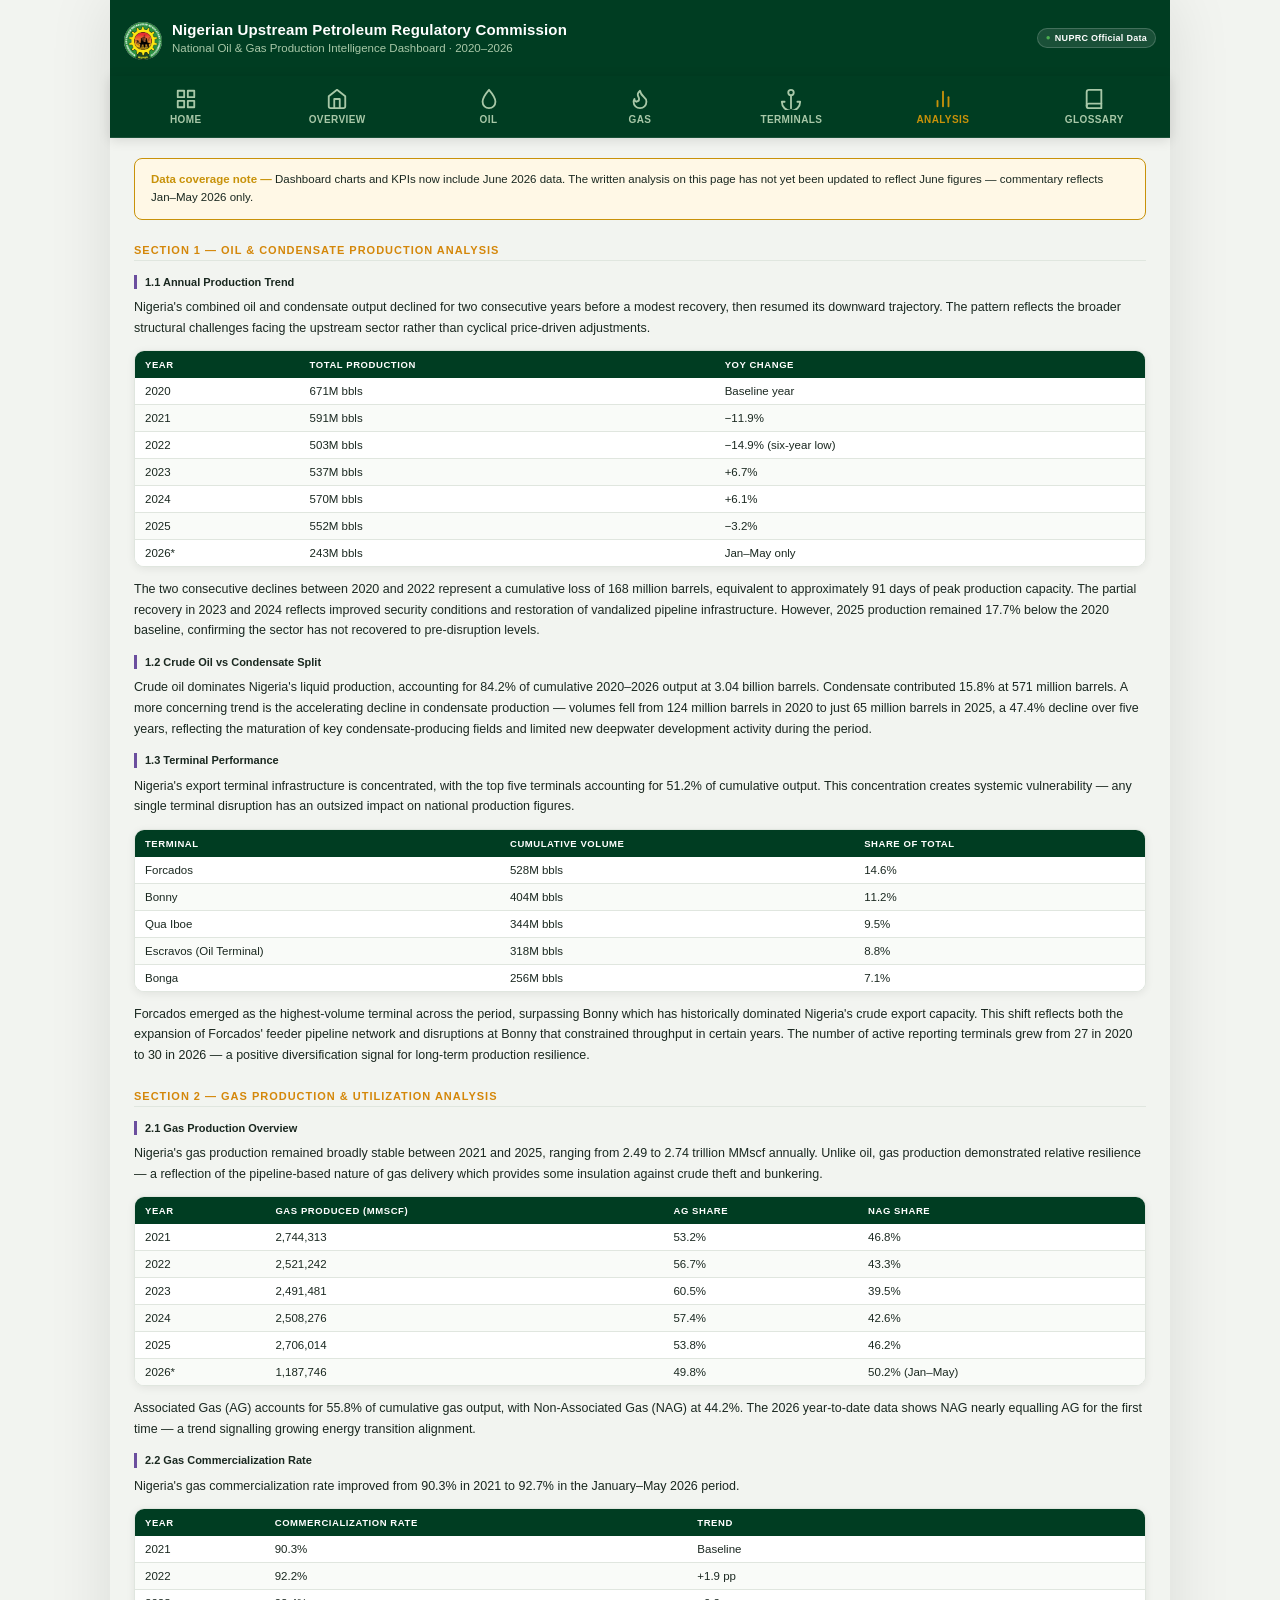
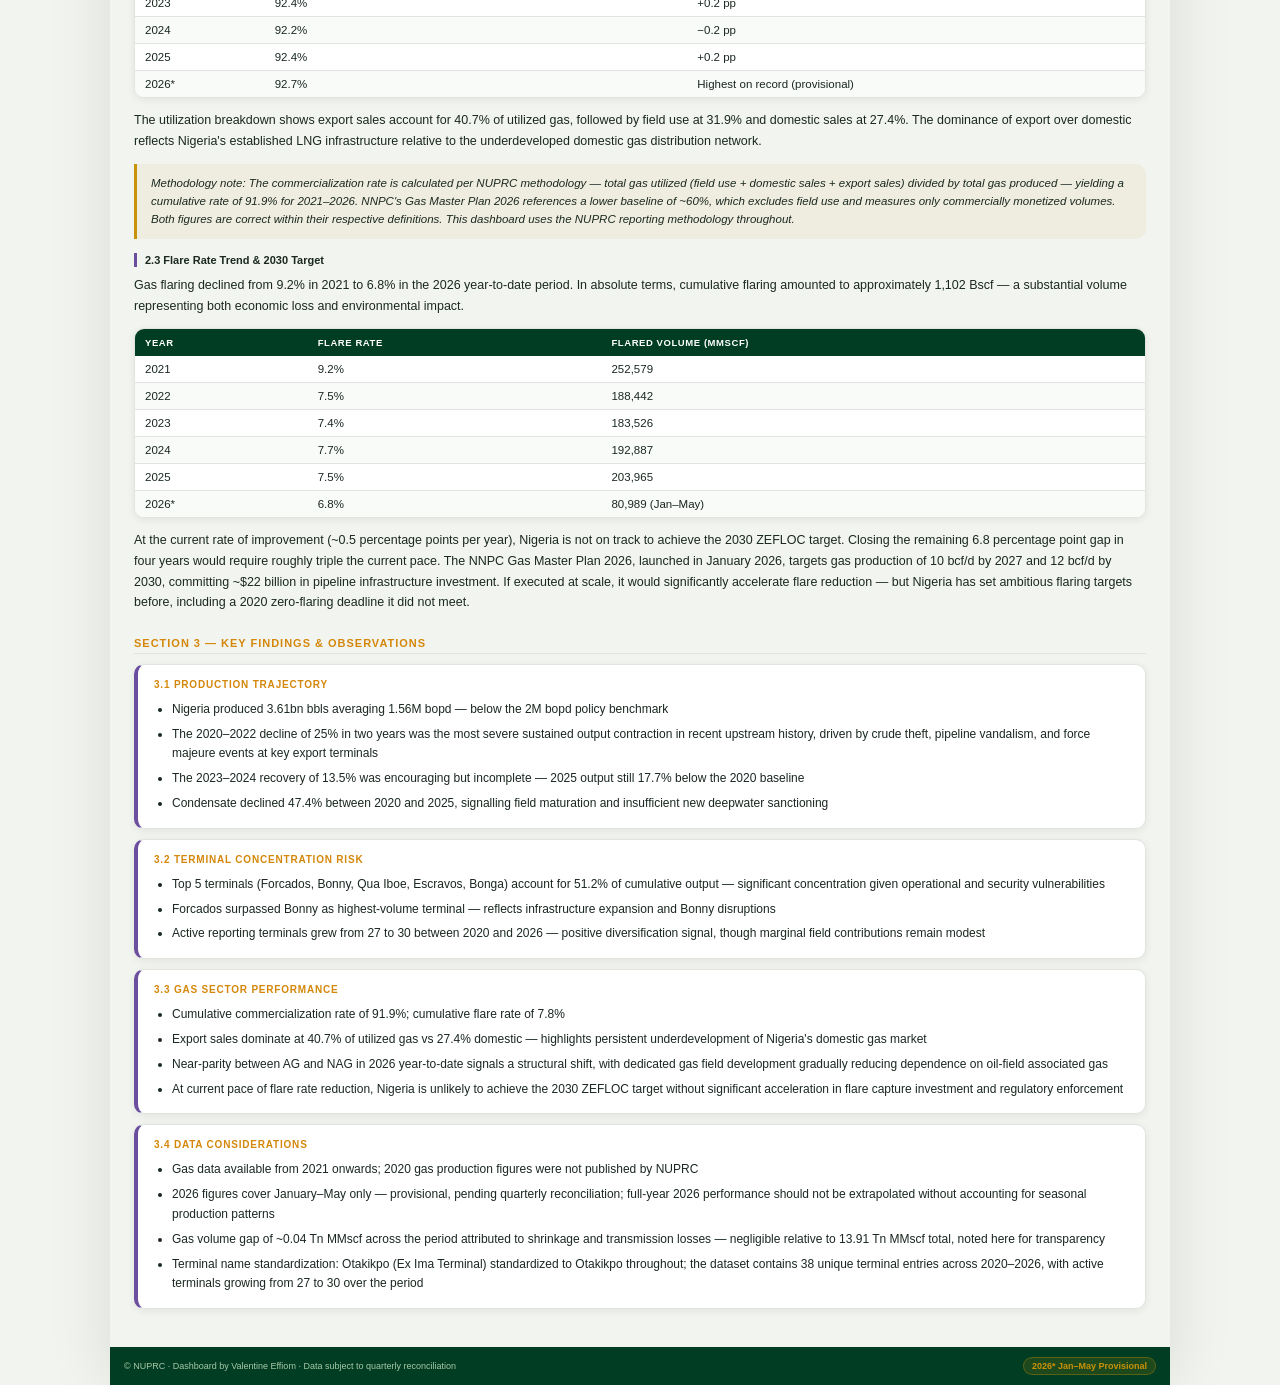
==== commit 6d1779d4: "data: bump analysis.html 2026 commentary from Jan-Apr to Jan-May Recomputes the partial-year 2026 fi" ====
--- a/analysis.html
+++ b/analysis.html
@@ -26,7 +26,7 @@
   <main class="page-content">
 
     <div style="background:#FFF8E6;border:1.5px solid #C8920A;border-radius:8px;padding:12px 16px;margin-bottom:16px;font-size:11.5px;line-height:1.55;color:#1A2820;">
-      <strong style="color:#C8920A;">Data coverage note &mdash;</strong> Dashboard charts and KPIs now include May 2026 data. The written analysis on this page has not yet been updated to reflect May figures &mdash; commentary reflects Jan&ndash;Apr 2026 only.
+      <strong style="color:#C8920A;">Data coverage note &mdash;</strong> Dashboard charts and KPIs now include June 2026 data. The written analysis on this page has not yet been updated to reflect June figures &mdash; commentary reflects Jan&ndash;May 2026 only.
     </div>
 
     <!-- ── Section 1: Oil & Condensate ───────────────────────────── -->
@@ -51,7 +51,7 @@
           <tr><td>2023</td><td>537M bbls</td><td>+6.7%</td></tr>
           <tr><td>2024</td><td>570M bbls</td><td>+6.1%</td></tr>
           <tr><td>2025</td><td>552M bbls</td><td>&#8722;3.2%</td></tr>
-          <tr><td>2026*</td><td>190M bbls</td><td>Jan–Apr only</td></tr>
+          <tr><td>2026*</td><td>243M bbls</td><td>Jan–May only</td></tr>
         </tbody>
       </table>
     </div>
@@ -107,7 +107,7 @@
           <tr><td>2023</td><td>2,491,481</td><td>60.5%</td><td>39.5%</td></tr>
           <tr><td>2024</td><td>2,508,276</td><td>57.4%</td><td>42.6%</td></tr>
           <tr><td>2025</td><td>2,706,014</td><td>53.8%</td><td>46.2%</td></tr>
-          <tr><td>2026*</td><td>941,780</td><td>49.8%</td><td>50.2% (Jan–Apr)</td></tr>
+          <tr><td>2026*</td><td>1,187,746</td><td>49.8%</td><td>50.2% (Jan–May)</td></tr>
         </tbody>
       </table>
     </div>
@@ -115,7 +115,7 @@
     <p class="analysis-text">Associated Gas (AG) accounts for 55.8% of cumulative gas output, with Non-Associated Gas (NAG) at 44.2%. The 2026 year-to-date data shows NAG nearly equalling AG for the first time — a trend signalling growing energy transition alignment.</p>
 
     <div class="section-sub-label">2.2 Gas Commercialization Rate</div>
-    <p class="analysis-text">Nigeria's gas commercialization rate improved from 90.3% in 2021 to 92.7% in the January–April 2026 period.</p>
+    <p class="analysis-text">Nigeria's gas commercialization rate improved from 90.3% in 2021 to 92.7% in the January–May 2026 period.</p>
 
     <div class="analysis-table-wrap">
       <table class="analysis-table">
@@ -142,7 +142,7 @@
     <div class="analysis-note">Methodology note: The commercialization rate is calculated per NUPRC methodology — total gas utilized (field use + domestic sales + export sales) divided by total gas produced — yielding a cumulative rate of 91.9% for 2021–2026. NNPC's Gas Master Plan 2026 references a lower baseline of ~60%, which excludes field use and measures only commercially monetized volumes. Both figures are correct within their respective definitions. This dashboard uses the NUPRC reporting methodology throughout.</div>
 
     <div class="section-sub-label">2.3 Flare Rate Trend &amp; 2030 Target</div>
-    <p class="analysis-text">Gas flaring declined from 9.2% in 2021 to 6.7% in the 2026 year-to-date period. In absolute terms, cumulative flaring amounted to approximately 1,085 Bscf — a substantial volume representing both economic loss and environmental impact.</p>
+    <p class="analysis-text">Gas flaring declined from 9.2% in 2021 to 6.8% in the 2026 year-to-date period. In absolute terms, cumulative flaring amounted to approximately 1,102 Bscf — a substantial volume representing both economic loss and environmental impact.</p>
 
     <div class="analysis-table-wrap">
       <table class="analysis-table">
@@ -159,12 +159,12 @@
           <tr><td>2023</td><td>7.4%</td><td>183,526</td></tr>
           <tr><td>2024</td><td>7.7%</td><td>192,887</td></tr>
           <tr><td>2025</td><td>7.5%</td><td>203,965</td></tr>
-          <tr><td>2026*</td><td>6.7%</td><td>63,345 (Jan–Apr)</td></tr>
-        </tbody>
-      </table>
-    </div>
-
-    <p class="analysis-text">At the current rate of improvement (~0.5 percentage points per year), Nigeria is not on track to achieve the 2030 ZEFLOC target. Closing the remaining 6.7 percentage point gap in four years would require roughly triple the current pace. The NNPC Gas Master Plan 2026, launched in January 2026, targets gas production of 10 bcf/d by 2027 and 12 bcf/d by 2030, committing ~$22 billion in pipeline infrastructure investment. If executed at scale, it would significantly accelerate flare reduction — but Nigeria has set ambitious flaring targets before, including a 2020 zero-flaring deadline it did not meet.</p>
+          <tr><td>2026*</td><td>6.8%</td><td>80,989 (Jan–May)</td></tr>
+        </tbody>
+      </table>
+    </div>
+
+    <p class="analysis-text">At the current rate of improvement (~0.5 percentage points per year), Nigeria is not on track to achieve the 2030 ZEFLOC target. Closing the remaining 6.8 percentage point gap in four years would require roughly triple the current pace. The NNPC Gas Master Plan 2026, launched in January 2026, targets gas production of 10 bcf/d by 2027 and 12 bcf/d by 2030, committing ~$22 billion in pipeline infrastructure investment. If executed at scale, it would significantly accelerate flare reduction — but Nigeria has set ambitious flaring targets before, including a 2020 zero-flaring deadline it did not meet.</p>
 
     <!-- ── Section 3: Key Findings ─────────────────────────────────── -->
     <div class="section-label">Section 3 — Key Findings &amp; Observations</div>
@@ -202,7 +202,7 @@
       <div class="findings-card-title">3.4 Data Considerations</div>
       <ul>
         <li>Gas data available from 2021 onwards; 2020 gas production figures were not published by NUPRC</li>
-        <li>2026 figures cover January–April only — provisional, pending quarterly reconciliation; full-year 2026 performance should not be extrapolated without accounting for seasonal production patterns</li>
+        <li>2026 figures cover January–May only — provisional, pending quarterly reconciliation; full-year 2026 performance should not be extrapolated without accounting for seasonal production patterns</li>
         <li>Gas volume gap of ~0.04 Tn MMscf across the period attributed to shrinkage and transmission losses — negligible relative to 13.91 Tn MMscf total, noted here for transparency</li>
         <li>Terminal name standardization: Otakikpo (Ex Ima Terminal) standardized to Otakikpo throughout; the dataset contains 38 unique terminal entries across 2020–2026, with active terminals growing from 27 to 30 over the period</li>
       </ul>
